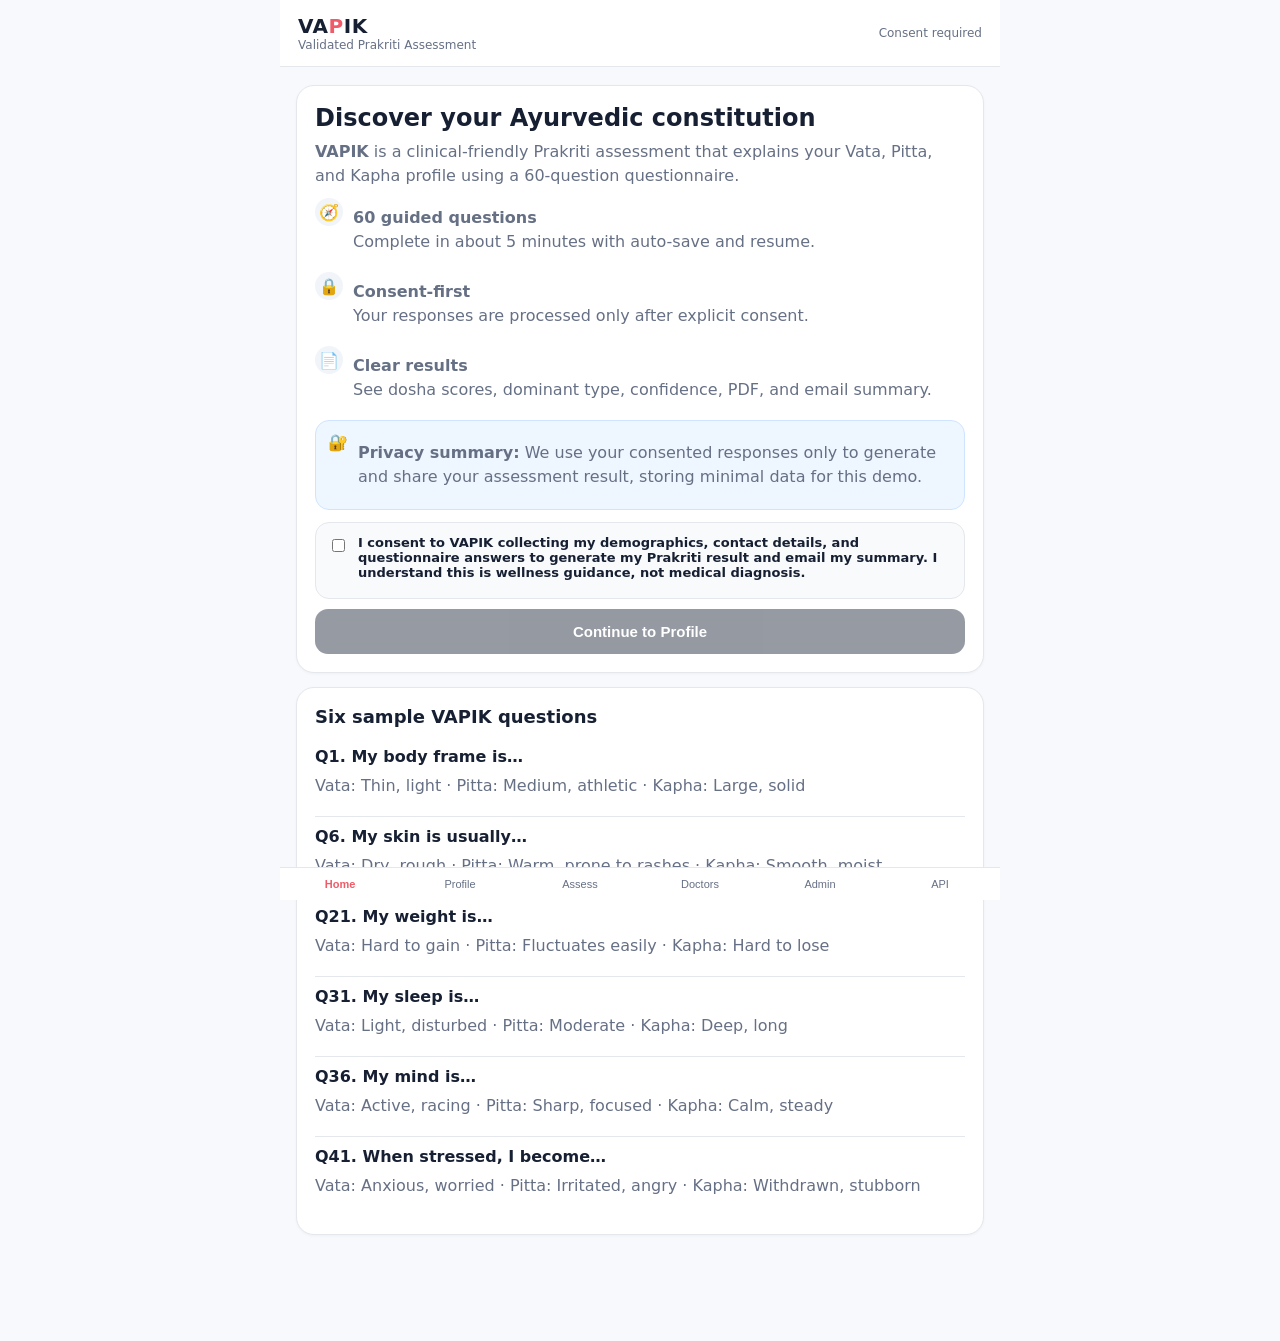
==== index.html @ eb2f4d40 "Add files via upload" ====
<!DOCTYPE html>
<html lang="en">
<head>
<meta charset="UTF-8" />
<meta name="viewport" content="width=device-width, initial-scale=1"/>
<title>VAPIK — Prakriti Assessment</title>
<style>
:root{
  --vata:#4f7ee8;
  --pitta:#ef5b68;
  --kapha:#3fa66b;
  --ink:#172033;
  --muted:#667085;
  --bg:#f7f9fc;
  --card:#ffffff;
  --line:#e4e7ec;
  --soft:#f1f5f9;
}
*{box-sizing:border-box}
body{
  margin:0;
  font-family:Inter,system-ui,-apple-system,BlinkMacSystemFont,"Segoe UI",sans-serif;
  background:var(--bg);
  color:var(--ink);
}
.app{
  max-width:720px;
  margin:0 auto;
  min-height:100vh;
  background:var(--bg);
}
header{
  position:sticky;
  top:0;
  z-index:10;
  background:#fff;
  border-bottom:1px solid var(--line);
  padding:14px 18px;
  display:flex;
  align-items:center;
  justify-content:space-between;
}
.logo{
  font-size:20px;
  font-weight:900;
  letter-spacing:.5px;
}
.logo span{color:var(--pitta)}
.sub{
  font-size:12px;
  color:var(--muted);
}
main{
  padding:18px 16px 92px;
}
.card{
  background:var(--card);
  border:1px solid var(--line);
  border-radius:18px;
  padding:18px;
  margin-bottom:14px;
  box-shadow:0 1px 3px rgba(16,24,40,.04);
}
h1{
  font-size:24px;
  margin:0 0 8px;
}
h2{
  font-size:18px;
  margin:0 0 10px;
}
h3{
  font-size:15px;
  margin:0 0 8px;
}
p{
  color:var(--muted);
  line-height:1.5;
  margin:8px 0;
}
.btn{
  width:100%;
  border:0;
  background:var(--ink);
  color:#fff;
  padding:14px 16px;
  border-radius:13px;
  font-size:15px;
  font-weight:750;
  cursor:pointer;
  margin-top:10px;
}
.btn.secondary{
  background:#fff;
  color:var(--ink);
  border:1px solid var(--line);
}
.btn.small{
  width:auto;
  padding:9px 12px;
  font-size:13px;
  margin:0;
}
.btn:disabled{
  opacity:.45;
  cursor:not-allowed;
}
.grid{
  display:grid;
  gap:12px;
}
.two{
  grid-template-columns:1fr 1fr;
}
@media(max-width:560px){
  .two{grid-template-columns:1fr}
}
label{
  display:block;
  font-size:13px;
  font-weight:700;
  margin-bottom:6px;
}
input,select{
  width:100%;
  border:1px solid var(--line);
  border-radius:12px;
  padding:12px;
  font-size:15px;
  background:#fff;
}
.notice{
  background:#eef6ff;
  border:1px solid #cfe5ff;
  padding:12px;
  border-radius:14px;
  display:flex;
  gap:10px;
  align-items:flex-start;
}
.checkbox{
  display:flex;
  gap:10px;
  align-items:flex-start;
  padding:12px;
  background:#f8fafc;
  border:1px solid var(--line);
  border-radius:14px;
  margin-top:12px;
}
.checkbox input{
  width:auto;
  margin-top:4px;
}
.bullet{
  display:flex;
  gap:10px;
  margin:10px 0;
}
.bullet .icon{
  width:28px;
  height:28px;
  border-radius:999px;
  background:var(--soft);
  display:flex;
  align-items:center;
  justify-content:center;
  flex:none;
}
.sample{
  padding:10px 0;
  border-bottom:1px solid var(--line);
}
.sample:last-child{border-bottom:0}
.sample b{
  color:var(--ink);
}
.progress{
  height:9px;
  background:#eef2f7;
  border-radius:999px;
  overflow:hidden;
  margin:6px 0 14px;
}
.progress i{
  display:block;
  height:100%;
  background:linear-gradient(90deg,var(--vata),var(--pitta),var(--kapha));
  transition:.25s;
}
.q-meta{
  display:flex;
  justify-content:space-between;
  align-items:center;
  margin-bottom:10px;
}
.q-cat{
  font-size:11px;
  letter-spacing:.08em;
  font-weight:900;
  text-transform:uppercase;
  color:var(--pitta);
}
.choice{
  border:2px solid var(--line);
  border-radius:14px;
  padding:13px;
  display:flex;
  gap:10px;
  align-items:center;
  cursor:pointer;
  margin:8px 0;
  transition:.15s;
}
.choice:hover{
  border-color:#cbd5e1;
  background:#fbfdff;
}
.choice.selected{
  border-color:var(--ink);
  background:#f8fafc;
}
.badge{
  min-width:28px;
  height:25px;
  padding:0 8px;
  border-radius:999px;
  color:#fff;
  display:inline-flex;
  align-items:center;
  justify-content:center;
  font-size:12px;
  font-weight:900;
}
.badge.v{background:var(--vata)}
.badge.p{background:var(--pitta)}
.badge.k{background:var(--kapha)}
.navrow{
  display:flex;
  gap:10px;
  margin-top:14px;
}
.navrow .btn{margin-top:0}
.barwrap{margin:12px 0}
.barlabel{
  display:flex;
  justify-content:space-between;
  font-size:13px;
  font-weight:800;
  margin-bottom:5px;
}
.bar{
  height:14px;
  background:#eef2f7;
  border-radius:999px;
  overflow:hidden;
}
.bar i{
  display:block;
  height:100%;
  border-radius:999px;
}
.pill{
  display:inline-flex;
  align-items:center;
  justify-content:center;
  padding:8px 16px;
  border-radius:999px;
  background:var(--ink);
  color:#fff;
  font-weight:900;
}
.tip{
  display:flex;
  gap:10px;
  padding:10px 0;
  border-bottom:1px solid var(--line);
}
.tip:last-child{border-bottom:0}
.tip .num{
  width:26px;
  height:26px;
  border-radius:999px;
  background:var(--kapha);
  color:#fff;
  display:flex;
  justify-content:center;
  align-items:center;
  font-size:12px;
  font-weight:900;
  flex:none;
}
.person{
  display:flex;
  gap:12px;
  align-items:center;
  padding:13px 0;
  border-bottom:1px solid var(--line);
}
.person:last-child{border-bottom:0}
.avatar{
  width:46px;
  height:46px;
  border-radius:999px;
  background:#eef2f7;
  display:flex;
  align-items:center;
  justify-content:center;
  font-weight:900;
  flex:none;
}
.verified{
  color:var(--kapha);
  font-size:12px;
  font-weight:900;
}
.pending{
  color:#b54708;
  font-size:12px;
  font-weight:900;
}
.kpis{
  display:grid;
  grid-template-columns:repeat(3,1fr);
  gap:10px;
}
@media(max-width:560px){
  .kpis{grid-template-columns:1fr 1fr}
}
.kpi{
  background:#f8fafc;
  border:1px solid var(--line);
  padding:12px;
  border-radius:14px;
}
.kpi .num{
  font-size:24px;
  font-weight:950;
}
.kpi .txt{
  color:var(--muted);
  font-size:12px;
}
.code{
  background:#0f172a;
  color:#a7f3d0;
  padding:13px;
  border-radius:14px;
  font-family:ui-monospace,SFMono-Regular,Menlo,Monaco,Consolas,monospace;
  font-size:12px;
  overflow:auto;
  white-space:pre;
}
.table{
  width:100%;
  border-collapse:collapse;
  font-size:13px;
}
.table th,.table td{
  border-bottom:1px solid var(--line);
  text-align:left;
  padding:9px 4px;
}
.table th{
  color:var(--muted);
  font-size:12px;
}
.tabs{
  position:fixed;
  bottom:0;
  left:50%;
  transform:translateX(-50%);
  width:100%;
  max-width:720px;
  background:#fff;
  border-top:1px solid var(--line);
  display:flex;
  z-index:20;
}
.tabs button{
  flex:1;
  border:0;
  background:#fff;
  color:var(--muted);
  padding:10px 4px;
  font-size:11px;
  cursor:pointer;
}
.tabs button.active{
  color:var(--pitta);
  font-weight:900;
}
.statusline{
  color:var(--muted);
  font-size:12px;
}
.success{
  color:var(--kapha);
  font-weight:800;
}
.warn{
  color:#b54708;
  font-weight:800;
}
</style>
</head>
<body>
<div class="app">
  <header>
    <div>
      <div class="logo">VA<span>P</span>IK</div>
      <div class="sub">Validated Prakriti Assessment</div>
    </div>
    <div class="sub" id="headerStatus"></div>
  </header>

  <main id="root"></main>

  <nav class="tabs">
    <button data-route="welcome" class="active">Home</button>
    <button data-route="demographics">Profile</button>
    <button data-route="quiz">Assess</button>
    <button data-route="practitioners">Doctors</button>
    <button data-route="admin">Admin</button>
    <button data-route="api">API</button>
  </nav>
</div>

<script>
/* ---------------- Utilities ---------------- */
const STORE = "vapik_demo_v2";
const ASSESSMENTS_STORE = "vapik_assessments_v2";

const uuid = () =>
  (window.crypto && crypto.randomUUID)
    ? crypto.randomUUID()
    : "id-" + Math.random().toString(36).slice(2) + Date.now();

const safe = (s="") => String(s)
  .replaceAll("&","&amp;")
  .replaceAll("<","&lt;")
  .replaceAll(">","&gt;")
  .replaceAll('"',"&quot;")
  .replaceAll("'","&#039;");

function defaultState(){
  return {
    userId: uuid(),
    consent: null,
    demo: {
      name:"",
      age:"",
      sex:"",
      location:"",
      email:""
    },
    answers: Array(60).fill(null),
    idx: 0,
    assessment: null
  };
}

let S = JSON.parse(localStorage.getItem(STORE) || "null") || defaultState();

function save(){
  localStorage.setItem(STORE, JSON.stringify(S));
}

function upsertAssessment(a){
  const list = JSON.parse(localStorage.getItem(ASSESSMENTS_STORE) || "[]");
  const i = list.findIndex(x => x.assessmentId === a.assessmentId);
  if(i >= 0) list[i] = a;
  else list.push(a);
  localStorage.setItem(ASSESSMENTS_STORE, JSON.stringify(list));
}

function demoComplete(){
  const d = S.demo;
  return d.name && d.age && d.sex && d.location && /^[^\s@]+@[^\s@]+\.[^\s@]+$/.test(d.email);
}

function answeredCount(){
  return S.answers.filter(a => a !== null).length;
}

/* ---------------- VAPIK Questionnaire ---------------- */
/* Option index: 0=Vata, 1=Pitta, 2=Kapha */
const CATS = {
  1:"Physical Frame & Build",
  6:"Skin Characteristics",
  11:"Hair Characteristics",
  16:"Eyes & Vision",
  21:"Weight & Metabolism",
  26:"Temperature & Comfort",
  31:"Sleep Patterns",
  36:"Mental Characteristics",
  41:"Emotional Tendencies",
  46:"Activity & Energy",
  51:"Food & Eating Habits",
  56:"Financial & Work Habits"
};

const Q = [
["My body frame is…","Thin, light","Medium, athletic","Large, solid"],
["My joints are…","Prominent, crackling","Medium, flexible","Large, not too bony"],
["My muscles are…","Small, under-developed","Medium, toned","Large, well-developed"],
["My shoulders are…","Narrow, uneven","Medium, proportioned","Broad, even"],
["My hip structure is…","Narrow, bony","Medium","Broad, well-padded"],

["My skin is usually…","Dry, rough","Warm, prone to rashes","Smooth, moist"],
["My skin tone is…","Dark, uneven","Reddish, flushed","Fair, even"],
["In sunlight, my skin…","Tans easily","Burns easily","Tans gradually"],
["My skin’s moisture level is…","Dry, needs lotion","Oily","Naturally moist"],
["My skin problems tend to be…","Dryness, scaling","Inflammation, acne, oiliness","Oiliness, fungal"],

["My hair texture is…","Dry, coarse, curly","Fine, straight","Thick, wavy"],
["My hair tends to be…","Brittle, splits easily","Early graying","Oily, strong"],
["My scalp is…","Dry, flaky","Normal to oily","Oily"],
["My hair growth is…","Sparse","Moderate","Abundant"],
["My facial/body hair is…","Minimal","Moderate","Thick"],

["My eyes are…","Small, active, moves a lot","Medium, sharp","Large, attractive, calm"],
["My eye shape is…","Irregular, small","Angular, medium","Round, large"],
["The whites of my eyes are…","Brownish, dull","Reddish, yellow","Clear, white"],
["My eyelashes are…","Thin, scanty","Moderate","Thick, full"],
["My vision tends to be…","Variable, strains easily","Sharp, sensitive to sun","Strong, stable"],

["My weight is…","Hard to gain","Fluctuates easily","Hard to lose"],
["When I gain weight, it shows in…","Hips and thighs","Evenly distributed","Face and belly"],
["My metabolism is…","Variable, irregular","Strong, efficient","Slow, steady"],
["My appetite is…","Variable, irregular","Strong, sharp","Steady, can skip meals"],
["My digestion is…","Irregular, bloating","Quick, acid reflux","Slow, bordering lack of appetite"],

["I generally feel…","Cold easily","Hot easily","Neither extreme"],
["My hands and feet are…","Usually cold","Usually warm","Usually cool"],
["I prefer drinks that are…","Hot","Cold","Room temperature"],
["My ideal weather is…","Warm, humid","Cool, dry","Moderate"],
["My body temperature is…","Below normal","Above normal","Normal"],

["My sleep is…","Light, disturbed","Moderate","Deep, long"],
["I usually sleep for…","Less than 6 hours","6–7 hours","More than 8 hours"],
["Falling asleep is…","Difficult","Easy but light","Easy and deep"],
["My dreams are usually…","Flying, moving","Intense, fiery","Romantic, watery"],
["After sleeping I feel…","Still tired","Refreshed","Heavy, groggy"],

["My mind is…","Active, racing","Sharp, focused","Calm, steady"],
["I learn new things…","Quickly but forget","Moderately","Slowly but remember"],
["My speech is…","Fast, scattered","Precise, sharp","Slow, methodical"],
["I make decisions…","Quickly, changeably","Decisively","Carefully, slowly"],
["My memory is…","Short-term strong","Medium-term strong","Long-term strong"],

["When stressed, I become…","Anxious, worried","Irritated, angry","Withdrawn, stubborn"],
["My emotional state is…","Changes quickly","Intense but steady","Stable, slow to change"],
["In relationships, I am…","Social, changeable","Passionate, intense","Loyal, steady"],
["I tend to be…","Creative, enthusiastic","Purposeful, focused","Calm, nurturing"],
["Under pressure, I…","Get overwhelmed","Get aggressive","Withdraw"],

["My energy levels are…","Variable, sporadic","Strong but depleting","Steady, sustained"],
["I prefer exercises that are…","Light, varied","Intense, challenging","Steady, moderate"],
["My walking pace is…","Fast, irregular","Purposeful, medium","Slow, steady"],
["My activities are…","Many but incomplete","Goal-oriented","Few but thorough"],
["After exercise I feel…","Light, energized","Hot, competitive","Heavy, steady"],

["My eating speed is…","Fast, irregular","Medium, regular","Slow, steady"],
["I prefer foods that are…","Warm, cooked","Hot, spicy","Cool, sweet"],
["My thirst level is…","Variable","Excessive","Low"],
["My food portions are…","Variable, small","Medium, regular","Large, steady"],
["I can…","Skip meals easily","Never skip meals","Often skip meals"],

["With money, I tend to…","Spend quickly","Save for goals","Save steadily"],
["At work, I am…","Multi-tasking","Focused, intense","Methodical"],
["My work style is…","Creative, varied","Organized, efficient","Steady, thorough"],
["I handle deadlines by…","Working last minute","Planning ahead","Working steadily"],
["My career choices are…","Various, changing","Achievement-focused","Stable, consistent"]
];

const TIPS = {
  Vata: [
    "Keep a warm, regular routine with consistent meal and sleep times.",
    "Favor warm, cooked, grounding foods; reduce cold, raw, and irregular eating.",
    "Use gentle grounding practices such as slow yoga, oil massage, and breathwork."
  ],
  Pitta: [
    "Avoid overheating with cooling foods, shade, hydration, and midday breaks.",
    "Schedule downtime to prevent burnout, irritability, and over-intensity.",
    "Reduce very spicy, fried, and fermented foods; favor cooling, bitter, and sweet tastes."
  ],
  Kapha: [
    "Move daily with brisk walking, strength training, or energizing exercise.",
    "Favor light, warm, spiced foods; reduce heavy dairy, excess sugar, and overeating.",
    "Add stimulation and variety to routines to reduce heaviness and stagnation."
  ]
};

const PRACTITIONERS = [
  {
    name:"Dr. Anaya Rao",
    clinic:"Vaidya Wellness Clinic",
    location:"Bengaluru, India",
    credential:"BAMS · 12 years",
    email:"anaya.rao@example.com",
    verified:true
  },
  {
    name:"Dr. Kabir Menon",
    clinic:"Sattva Ayur Clinic",
    location:"Pune, India",
    credential:"BAMS, MD Ayurveda · 9 years",
    email:"kabir.menon@example.com",
    verified:true
  },
  {
    name:"Dr. Leela Iyer",
    clinic:"Prakriti Health Centre",
    location:"Chennai, India",
    credential:"BAMS · 15 years",
    email:"leela.iyer@example.com",
    verified:true
  }
];

/* ---------------- Scoring ---------------- */
function score(){
  let v=0,p=0,k=0;
  S.answers.forEach(a => {
    if(a === 0) v++;
    if(a === 1) p++;
    if(a === 2) k++;
  });

  const pct = n => Number(((n / 60) * 100).toFixed(1));
  const rows = [
    {key:"Vata", count:v, percent:pct(v)},
    {key:"Pitta", count:p, percent:pct(p)},
    {key:"Kapha", count:k, percent:pct(k)}
  ].sort((a,b) => b.count - a.count);

  const top = rows[0];
  const second = rows[1];

  let dominant;
  if(top.percent >= 75){
    dominant = top.key;
  }else{
    dominant = `${top.key}-${second.key}`;
  }

  const rawConfidence = 0.5 + ((top.count - second.count) / 60) * 1.2;
  const confidence = Math.max(0.5, Math.min(0.99, Number(rawConfidence.toFixed(2))));

  return {
    counts:{vata:v,pitta:p,kapha:k},
    percents:{vata:pct(v),pitta:pct(p),kapha:pct(k)},
    dominant,
    confidence,
    topDosha: top.key
  };
}

function buildAssessment(){
  const r = score();
  const assessment = {
    userId: S.userId,
    name: S.demo.name,
    age: Number(S.demo.age),
    sex: S.demo.sex,
    location: S.demo.location,
    email: S.demo.email,
    assessmentId: S.assessment?.assessmentId || uuid(),
    answers: S.answers.map((value,i) => ({
      qId: `q${i+1}`,
      value: String(value)
    })),
    scores: {
      vata: r.percents.vata,
      pitta: r.percents.pitta,
      kapha: r.percents.kapha
    },
    scoreCounts: r.counts,
    dominant: r.dominant,
    confidence: r.confidence,
    consentId: S.consent?.consentId,
    timestamp: new Date().toISOString(),
    emailDelivery: {
      status: "sent-demo",
      to: S.demo.email,
      provider: "mock-email",
      sentAt: new Date().toISOString()
    }
  };

  S.assessment = assessment;
  save();
  upsertAssessment(assessment);
  return assessment;
}

/* ---------------- Views ---------------- */
const root = document.getElementById("root");
const headerStatus = document.getElementById("headerStatus");
let current = "welcome";

function categoryForQuestion(num){
  const keys = Object.keys(CATS).map(Number).filter(n => n <= num);
  return CATS[Math.max(...keys)];
}

function viewWelcome(){
  const done = answeredCount();
  const canContinue = !!S.consent;
  const sampleIdx = [0,5,20,30,35,40];

  return `
    <section class="card">
      <h1>Discover your Ayurvedic constitution</h1>
      <p><b>VAPIK</b> is a clinical-friendly Prakriti assessment that explains your Vata, Pitta, and Kapha profile using a 60-question questionnaire.</p>

      <div class="bullet">
        <div class="icon">🧭</div>
        <p><b>60 guided questions</b><br/>Complete in about 5 minutes with auto-save and resume.</p>
      </div>
      <div class="bullet">
        <div class="icon">🔒</div>
        <p><b>Consent-first</b><br/>Your responses are processed only after explicit consent.</p>
      </div>
      <div class="bullet">
        <div class="icon">📄</div>
        <p><b>Clear results</b><br/>See dosha scores, dominant type, confidence, PDF, and email summary.</p>
      </div>

      <div class="notice">
        <div>🔐</div>
        <p><b>Privacy summary:</b> We use your consented responses only to generate and share your assessment result, storing minimal data for this demo.</p>
      </div>

      <div class="checkbox">
        <input id="consentBox" type="checkbox" ${S.consent ? "checked" : ""}/>
        <label for="consentBox">
          I consent to VAPIK collecting my demographics, contact details, and questionnaire answers to generate my Prakriti result and email my summary. I understand this is wellness guidance, not medical diagnosis.
        </label>
      </div>

      <button class="btn" id="homeCta" ${canContinue ? "" : "disabled"}>
        ${demoComplete() ? (done > 0 ? "Resume Assessment" : "Start Assessment") : "Continue to Profile"}
      </button>

      ${S.consent ? `<p class="statusline success">Consent record stored: ${safe(S.consent.consentId)}</p>` : ""}
    </section>

    <section class="card">
      <h2>Six sample VAPIK questions</h2>
      ${sampleIdx.map(i => `
        <div class="sample">
          <b>Q${i+1}. ${safe(Q[i][0])}</b>
          <p>Vata: ${safe(Q[i][1])} · Pitta: ${safe(Q[i][2])} · Kapha: ${safe(Q[i][3])}</p>
        </div>
      `).join("")}
    </section>
  `;
}

function viewDemographics(){
  if(!S.consent){
    return `
      <section class="card">
        <h2>Consent required</h2>
        <p>Please provide explicit consent before entering demographic and contact details.</p>
        <button class="btn" data-route="welcome">Go to consent</button>
      </section>
    `;
  }

  return `
    <section class="card">
      <h1>Demographics & Contact</h1>
      <p>These fields are mandatory for the demo result summary and email delivery.</p>

      <form id="demoForm" class="grid">
        <div>
          <label>Name</label>
          <input name="name" required value="${safe(S.demo.name)}" placeholder="Full name"/>
        </div>

        <div class="grid two">
          <div>
            <label>Age</label>
            <input name="age" type="number" min="13" max="120" required value="${safe(S.demo.age)}" placeholder="25"/>
          </div>
          <div>
            <label>Sex</label>
            <select name="sex" required>
              <option value="">Select</option>
              ${["Female","Male","Intersex","Prefer not to say"].map(x => `<option ${S.demo.sex===x ? "selected" : ""}>${x}</option>`).join("")}
            </select>
          </div>
        </div>

        <div>
          <label>Location</label>
          <input name="location" required value="${safe(S.demo.location)}" placeholder="Dehradun, India"/>
        </div>

        <div>
          <label>Email</label>
          <input name="email" type="email" required value="${safe(S.demo.email)}" placeholder="user@example.com"/>
        </div>

        <button class="btn">Save & Continue</button>
      </form>
    </section>
  `;
}

function viewQuiz(){
  if(!S.consent){
    return `
      <section class="card">
        <h2>Consent required</h2>
        <p>Please complete the consent screen first.</p>
        <button class="btn" data-route="welcome">Go to consent</button>
      </section>
    `;
  }

  if(!demoComplete()){
    return `
      <section class="card">
        <h2>Profile incomplete</h2>
        <p>Name, age, sex, location, and email are mandatory before starting the questionnaire.</p>
        <button class="btn" data-route="demographics">Complete profile</button>
      </section>
    `;
  }

  if(answeredCount() === 60 && S.idx >= 60){
    return viewResults();
  }

  if(S.idx > 59) S.idx = 59;

  const i = S.idx;
  const q = Q[i];
  const num = i + 1;
  const done = answeredCount();
  const selected = S.answers[i];

  return `
    <section class="card">
      <div class="progress"><i style="width:${(done/60)*100}%"></i></div>

      <div class="q-meta">
        <div class="q-cat">${safe(categoryForQuestion(num))}</div>
        <div class="sub">Question ${num} / 60 · ${done}/60 answered</div>
      </div>

      <h2>${safe(q[0])}</h2>
      <p>Choose the option that best describes your natural tendency over most of your life.</p>

      <div class="choice ${selected===0 ? "selected" : ""}" data-pick="0">
        <span class="badge v">V</span>
        <span>${safe(q[1])}</span>
      </div>
      <div class="choice ${selected===1 ? "selected" : ""}" data-pick="1">
        <span class="badge p">P</span>
        <span>${safe(q[2])}</span>
      </div>
      <div class="choice ${selected===2 ? "selected" : ""}" data-pick="2">
        <span class="badge k">K</span>
        <span>${safe(q[3])}</span>
      </div>

      <div class="navrow">
        <button class="btn secondary" id="prevQ" ${i===0 ? "disabled" : ""}>Back</button>
        <button class="btn" id="nextQ" ${selected===null ? "disabled" : ""}>${num===60 ? "See Results" : "Next"}</button>
      </div>

      <button class="btn secondary" id="saveExit">Save & Exit</button>
      <p class="statusline">Progress auto-saved locally for demo save/resume.</p>
    </section>
  `;
}

function bar(label, value, color){
  return `
    <div class="barwrap">
      <div class="barlabel">
        <span>${label}</span>
        <span>${value}%</span>
      </div>
      <div class="bar">
        <i style="width:${value}%;background:${color}"></i>
      </div>
    </div>
  `;
}

function viewResults(){
  if(!demoComplete()){
    return `
      <section class="card">
        <h2>Profile required</h2>
        <p>Please complete your demographic and contact details first.</p>
        <button class="btn" data-route="demographics">Complete profile</button>
      </section>
    `;
  }

  if(answeredCount() < 60){
    return `
      <section class="card">
        <h2>Assessment not complete</h2>
        <p>You have answered ${answeredCount()} of 60 questions.</p>
        <button class="btn" data-route="quiz">Continue assessment</button>
      </section>
    `;
  }

  const a = S.assessment || buildAssessment();
  const top = a.dominant.split("-")[0];
  const confidencePct = Math.round(a.confidence * 100);

  return `
    <section class="card">
      <h1>Your Prakriti Result</h1>
      <p>${safe(a.name)}, your calculated constitution is:</p>

      <div style="text-align:center;margin:16px 0">
        <div class="pill">${safe(a.dominant)}</div>
        <p>Confidence score: <b style="color:var(--ink)">${confidencePct}%</b></p>
      </div>

      ${bar("Vata", a.scores.vata, "var(--vata)")}
      ${bar("Pitta", a.scores.pitta, "var(--pitta)")}
      ${bar("Kapha", a.scores.kapha, "var(--kapha)")}

      <p class="statusline">
        Assessment ID: ${safe(a.assessmentId)}<br/>
        Result PDF email: <span class="success">sent to ${safe(a.email)} demo</span>
      </p>
    </section>

    <section class="card">
      <h2>Three actionable tips for ${safe(top)}</h2>
      ${TIPS[top].map((t,i) => `
        <div class="tip">
          <div class="num">${i+1}</div>
          <p style="color:var(--ink);margin:0">${safe(t)}</p>
        </div>
      `).join("")}
    </section>

    <section class="card">
      <h2>Summary actions</h2>
      <button class="btn" id="pdfBtn">Generate PDF Summary</button>
      <button class="btn secondary" id="emailBtn">Resend Result to Email</button>
      <button class="btn secondary" id="shareBtn">Copy Shareable Demo Link</button>
      <button class="btn secondary" id="retakeBtn">Retake Assessment</button>
    </section>
  `;
}

function viewPractitioners(){
  return `
    <section class="card">
      <h1>Practitioner Directory</h1>
      <p>Mock verified Ayurvedic practitioners available for result review.</p>

      ${PRACTITIONERS.map(p => `
        <div class="person">
          <div class="avatar">${safe(p.name.split(" ")[1]?.[0] || "D")}</div>
          <div style="flex:1">
            <b>${safe(p.name)}</b>
            <p style="margin:2px 0">${safe(p.clinic)} · ${safe(p.location)}</p>
            <div class="sub">${safe(p.credential)}</div>
            <div class="${p.verified ? "verified" : "pending"}">${p.verified ? "✔ Verified practitioner" : "Pending verification"}</div>
          </div>
          <button class="btn small secondary" data-contact="${safe(p.email)}">Contact</button>
        </div>
      `).join("")}
    </section>
  `;
}

function viewAdmin(){
  return `
    <section class="card">
      <h1>Admin Dashboard</h1>
      <p>Anonymized demo analytics for HR or clinical pilot review.</p>

      <div class="kpis">
        <div class="kpi">
          <div class="num">50</div>
          <div class="txt">Invited users</div>
        </div>
        <div class="kpi">
          <div class="num">39</div>
          <div class="txt">Completed</div>
        </div>
        <div class="kpi">
          <div class="num">78%</div>
          <div class="txt">Completion rate</div>
        </div>
        <div class="kpi">
          <div class="num">&lt;2s</div>
          <div class="txt">Questionnaire load</div>
        </div>
        <div class="kpi">
          <div class="num">&lt;1s</div>
          <div class="txt">Result generation</div>
        </div>
        <div class="kpi">
          <div class="num">5m 42s</div>
          <div class="txt">Avg completion time</div>
        </div>
      </div>
    </section>

    <section class="card">
      <h2>Anonymized Dosha Distribution</h2>
      ${bar("Vata-dominant", 34, "var(--vata)")}
      ${bar("Pitta-dominant", 40, "var(--pitta)")}
      ${bar("Kapha-dominant", 26, "var(--kapha)")}
    </section>

    <section class="card">
      <h2>Clinician Concordance Test</h2>
      <p>Mock comparison of app result vs practitioner label for 30 consented demo users.</p>

      <div class="kpis">
        <div class="kpi">
          <div class="num">30</div>
          <div class="txt">Reviewed users</div>
        </div>
        <div class="kpi">
          <div class="num">27/30</div>
          <div class="txt">Exact matches</div>
        </div>
        <div class="kpi">
          <div class="num">90%</div>
          <div class="txt">Concordance</div>
        </div>
      </div>

      <p class="statusline">Cohen’s κ ≈ 0.78, interpreted as substantial agreement in this mock panel.</p>

      <table class="table">
        <thead>
          <tr>
            <th>User</th>
            <th>App label</th>
            <th>Practitioner label</th>
            <th>Status</th>
          </tr>
        </thead>
        <tbody>
          <tr><td>U-001</td><td>Vata-Pitta</td><td>Vata-Pitta</td><td class="success">Match</td></tr>
          <tr><td>U-002</td><td>Pitta-Kapha</td><td>Pitta-Kapha</td><td class="success">Match</td></tr>
          <tr><td>U-003</td><td>Kapha-Pitta</td><td>Kapha</td><td class="warn">Review</td></tr>
          <tr><td>U-004</td><td>Vata</td><td>Vata</td><td class="success">Match</td></tr>
          <tr><td>U-005</td><td>Pitta-Vata</td><td>Vata-Pitta</td><td class="warn">Adjacent</td></tr>
        </tbody>
      </table>
    </section>

    <section class="card">
      <h2>Practitioner Verification View</h2>
      <p>Mock credential review queue for directory governance.</p>

      <table class="table">
        <thead>
          <tr>
            <th>Name</th>
            <th>Credential</th>
            <th>Status</th>
            <th></th>
          </tr>
        </thead>
        <tbody>
          <tr>
            <td>Dr. Anaya Rao</td>
            <td>BAMS · Reg verified</td>
            <td class="success">Verified</td>
            <td></td>
          </tr>
          <tr>
            <td>Dr. Kabir Menon</td>
            <td>BAMS, MD · Reg verified</td>
            <td class="success">Verified</td>
            <td></td>
          </tr>
          <tr>
            <td>Dr. Meera Shah</td>
            <td>BAMS · License pending</td>
            <td class="warn">Pending</td>
            <td><button class="btn small secondary" data-approve>Approve</button></td>
          </tr>
        </tbody>
      </table>
    </section>
  `;
}

function viewApi(){
  return `
    <section class="card">
      <h1>API Key Management</h1>
      <p>Sandbox API controls for HR and clinical integration demos.</p>

      <label>Sandbox API Key</label>
      <input id="apiKey" readonly value="${safe(localStorage.getItem("vapik_api_key") || "sk_sandbox_vapik_demo_xxxxxxxxxxxx")}"/>

      <button class="btn" id="newKeyBtn">Generate New Sandbox Key</button>
    </section>

    <section class="card">
      <h2>Webhook Test</h2>
      <label>Webhook URL</label>
      <input id="webhookUrl" value="https://partner.example.com/webhooks/vapik"/>
      <button class="btn" id="testWebhookBtn">Send Test Webhook</button>
      <p class="statusline">Demo event: <code>assessment.completed</code></p>
    </section>

    <section class="card">
      <h2>Endpoint Summary</h2>
      <div class="code">POST /consent
POST /assessments
GET  /assessments/{id}
GET  /questionnaire
GET  /practitioners

Auth:
- x-api-key for partners
- Bearer JWT for users

Email:
- PDF summary is sent to the provided email after assessment completion.</div>
    </section>
  `;
}

/* ---------------- PDF + Email Mock ---------------- */
function pdfHTML(a){
  return `
<!doctype html>
<html>
<head>
<meta charset="utf-8"/>
<title>VAPIK Result Summary</title>
<style>
body{font-family:Arial,sans-serif;color:#172033;padding:28px}
h1{margin-bottom:4px}
.muted{color:#667085}
.card{border:1px solid #ddd;border-radius:12px;padding:16px;margin:14px 0}
.row{display:flex;justify-content:space-between;border-bottom:1px solid #eee;padding:8px 0}
.row:last-child{border-bottom:0}
.badge{display:inline-block;padding:8px 14px;background:#172033;color:white;border-radius:999px;font-weight:bold}
</style>
</head>
<body>
  <h1>VAPIK Prakriti Result Summary</h1>
  <p class="muted">Generated ${safe(new Date(a.timestamp).toLocaleString())}</p>

  <div class="card">
    <p><b>Name:</b> ${safe(a.name)}</p>
    <p><b>Age:</b> ${safe(a.age)}</p>
    <p><b>Sex:</b> ${safe(a.sex)}</p>
    <p><b>Location:</b> ${safe(a.location)}</p>
    <p><b>Email:</b> ${safe(a.email)}</p>
  </div>

  <div class="card">
    <h2>Your constitution</h2>
    <p><span class="badge">${safe(a.dominant)}</span></p>
    <div class="row"><b>Vata</b><span>${safe(a.scores.vata)}%</span></div>
    <div class="row"><b>Pitta</b><span>${safe(a.scores.pitta)}%</span></div>
    <div class="row"><b>Kapha</b><span>${safe(a.scores.kapha)}%</span></div>
    <div class="row"><b>Confidence</b><span>${Math.round(a.confidence*100)}%</span></div>
  </div>

  <div class="card">
    <h2>Recommended tips</h2>
    <ol>
      ${TIPS[a.dominant.split("-")[0]].map(t => `<li>${safe(t)}</li>`).join("")}
    </ol>
  </div>

  <p class="muted">This assessment is for wellness education and is not a medical diagnosis.</p>
</body>
</html>`;
}

function generatePDF(){
  const a = S.assessment || buildAssessment();
  const w = window.open("", "_blank");
  w.document.write(pdfHTML(a));
  w.document.close();
  setTimeout(() => w.print(), 300);
}

function sendEmail(){
  const a = S.assessment || buildAssessment();
  a.emailDelivery = {
    status:"sent-demo",
    to:a.email,
    provider:"mock-email",
    sentAt:new Date().toISOString()
  };
  S.assessment = a;
  save();
  upsertAssessment(a);
  alert(`Demo email sent to ${a.email}\n\nAttached: VAPIK-result-summary.pdf`);
}

/* ---------------- Router + Binding ---------------- */
function render(){
  headerStatus.textContent = S.consent ? `${answeredCount()}/60 answered` : "Consent required";

  const views = {
    welcome:viewWelcome,
    demographics:viewDemographics,
    quiz:viewQuiz,
    results:viewResults,
    practitioners:viewPractitioners,
    admin:viewAdmin,
    api:viewApi
  };

  root.innerHTML = views[current]();

  document.querySelectorAll(".tabs button").forEach(b => {
    b.classList.toggle("active", b.dataset.route === current);
  });

  bind();
}

function route(name){
  current = name;
  render();
  window.scrollTo({top:0, behavior:"smooth"});
}

function bind(){
  document.querySelectorAll("[data-route]").forEach(el => {
    el.onclick = () => route(el.dataset.route);
  });

  const consentBox = document.getElementById("consentBox");
  if(consentBox){
    consentBox.onchange = e => {
      if(e.target.checked){
        S.consent = {
          consentId: uuid(),
          userId: S.userId,
          accepted: true,
          version: "v1.0-demo",
          text: "Consent to collect demographics, contact details, questionnaire answers, generate result, and email PDF summary.",
          timestamp: new Date().toISOString()
        };
      }else{
        S.consent = null;
      }
      save();
      render();
    };
  }

  const homeCta = document.getElementById("homeCta");
  if(homeCta){
    homeCta.onclick = () => {
      if(!demoComplete()) route("demographics");
      else route("quiz");
    };
  }

  const demoForm = document.getElementById("demoForm");
  if(demoForm){
    demoForm.onsubmit = e => {
      e.preventDefault();
      const fd = new FormData(demoForm);
      S.demo = {
        name: fd.get("name").trim(),
        age: fd.get("age"),
        sex: fd.get("sex"),
        location: fd.get("location").trim(),
        email: fd.get("email").trim()
      };
      save();
      route("quiz");
    };
  }

  document.querySelectorAll("[data-pick]").forEach(el => {
    el.onclick = () => {
      S.answers[S.idx] = Number(el.dataset.pick);
      S.assessment = null;
      save();
      render();
    };
  });

  const prevQ = document.getElementById("prevQ");
  if(prevQ){
    prevQ.onclick = () => {
      S.idx = Math.max(0, S.idx - 1);
      save();
      render();
    };
  }

  const nextQ = document.getElementById("nextQ");
  if(nextQ){
    nextQ.onclick = () => {
      if(S.idx < 59){
        S.idx += 1;
        save();
        render();
      }else{
        if(answeredCount() === 60){
          S.idx = 60;
          buildAssessment();
          route("results");
        }else{
          const firstMissing = S.answers.findIndex(a => a === null);
          S.idx = firstMissing >= 0 ? firstMissing : 59;
          save();
          render();
        }
      }
    };
  }

  const saveExit = document.getElementById("saveExit");
  if(saveExit){
    saveExit.onclick = () => {
      save();
      alert("Progress saved. You can resume anytime from this browser.");
      route("welcome");
    };
  }

  const pdfBtn = document.getElementById("pdfBtn");
  if(pdfBtn) pdfBtn.onclick = generatePDF;

  const emailBtn = document.getElementById("emailBtn");
  if(emailBtn) emailBtn.onclick = sendEmail;

  const shareBtn = document.getElementById("shareBtn");
  if(shareBtn){
    shareBtn.onclick = async () => {
      const a = S.assessment || buildAssessment();
      const link = location.origin + location.pathname + "#result=" + a.assessmentId;
      if(navigator.clipboard) await navigator.clipboard.writeText(link);
      alert("Shareable demo link copied:\n" + link);
    };
  }

  const retakeBtn = document.getElementById("retakeBtn");
  if(retakeBtn){
    retakeBtn.onclick = () => {
      if(confirm("Retake the questionnaire? Your profile and consent will remain saved.")){
        S.answers = Array(60).fill(null);
        S.idx = 0;
        S.assessment = null;
        save();
        route("quiz");
      }
    };
  }

  document.querySelectorAll("[data-contact]").forEach(btn => {
    btn.onclick = () => {
      alert(`Opening contact action for ${btn.dataset.contact}\n\nDemo: practitioner contact request created.`);
    };
  });

  document.querySelectorAll("[data-approve]").forEach(btn => {
    btn.onclick = () => alert("Demo approval complete. Practitioner verification status updated.");
  });

  const newKeyBtn = document.getElementById("newKeyBtn");
  if(newKeyBtn){
    newKeyBtn.onclick = () => {
      const key = "sk_sandbox_vapik_" + Math.random().toString(36).slice(2,18);
      localStorage.setItem("vapik_api_key", key);
      document.getElementById("apiKey").value = key;
      alert("New sandbox API key generated.");
    };
  }

  const testWebhookBtn = document.getElementById("testWebhookBtn");
  if(testWebhookBtn){
    testWebhookBtn.onclick = () => {
      const url = document.getElementById("webhookUrl").value;
      alert(`POST ${url}\n\n200 OK\n\n{"event":"assessment.completed","assessmentId":"demo-assessment-id"}`);
    };
  }
}

document.querySelectorAll(".tabs button").forEach(b => {
  b.onclick = () => route(b.dataset.route);
});

render();
</script>
</body>
</html>
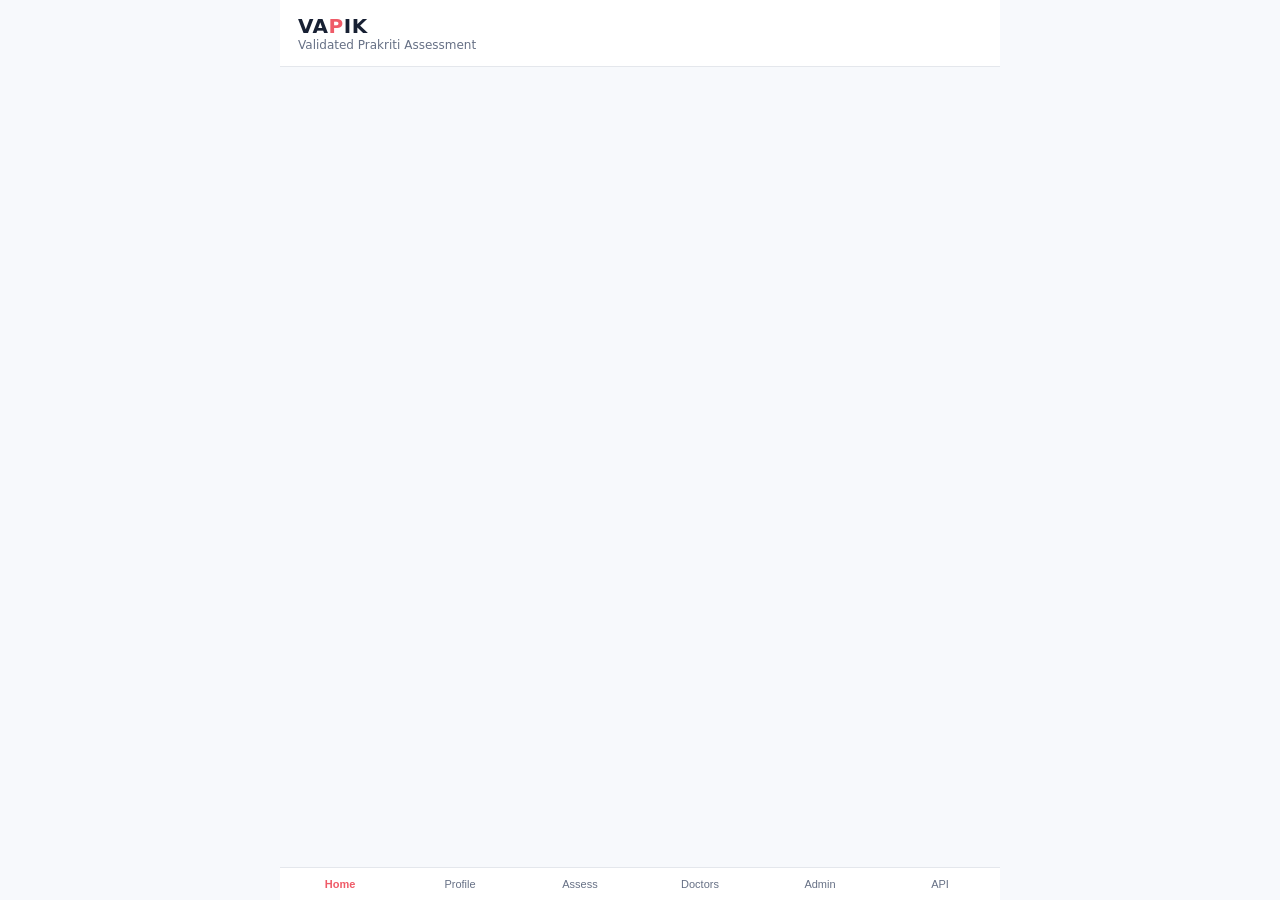
==== commit c0e141a7: "Update index.html" ====
--- a/index.html
+++ b/index.html
@@ -1400,8 +1400,7 @@
 document.querySelectorAll(".tabs button").forEach(b => {
   b.onclick = () => route(b.dataset.route);
 });
-
-render();
-</script>
+  <div id="result"></div>
+  <script src="script.js"></script>
 </body>
-</html>+</html>
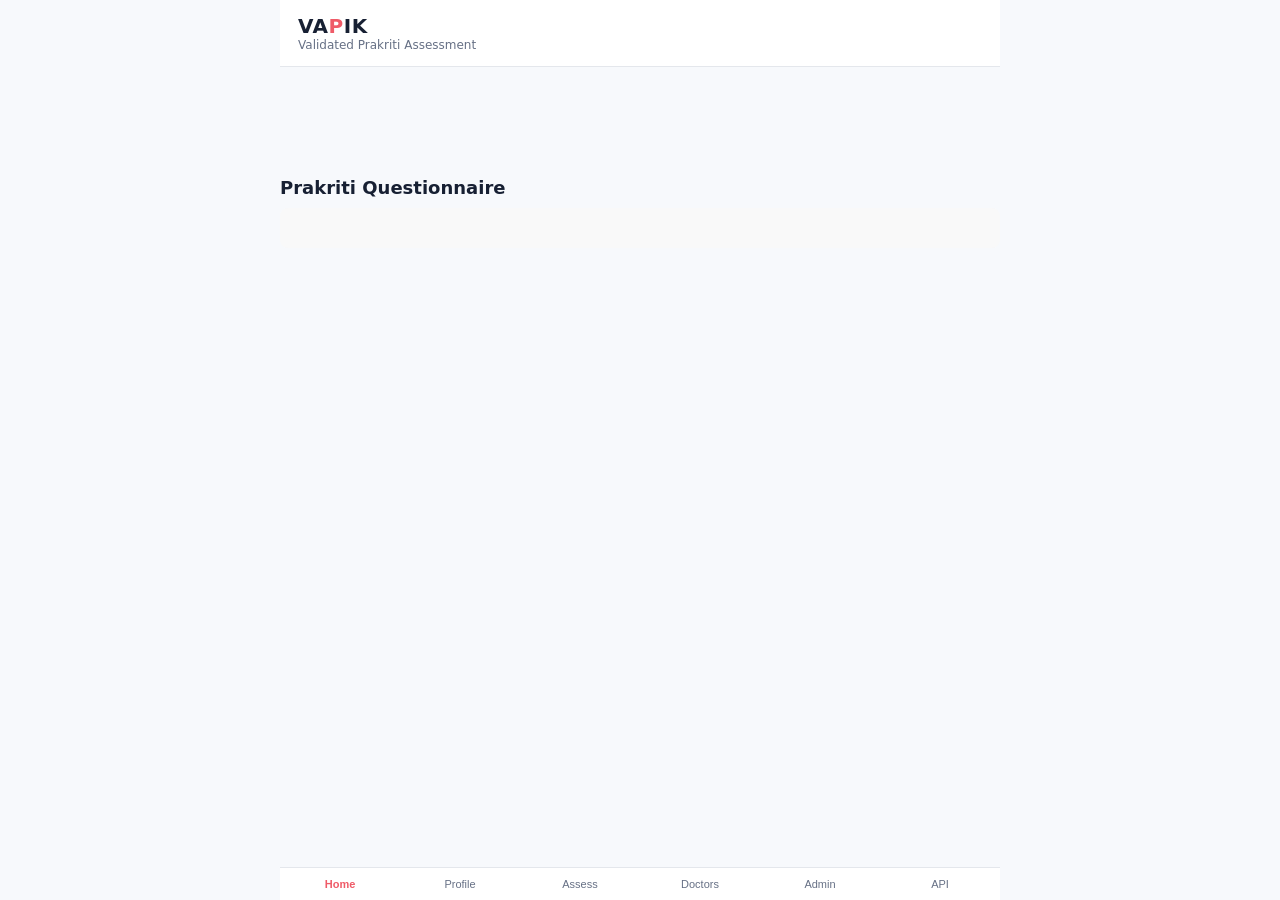
==== commit e137a4f8: "Update index.html" ====
--- a/index.html
+++ b/index.html
@@ -1,6 +1,7 @@
 <!DOCTYPE html>
 <html lang="en">
-<head>
+<head> 
+<link rel="stylesheet" href="style.css">
 <meta charset="UTF-8" />
 <meta name="viewport" content="width=device-width, initial-scale=1"/>
 <title>VAPIK — Prakriti Assessment</title>
@@ -424,6 +425,14 @@
     <button data-route="admin">Admin</button>
     <button data-route="api">API</button>
   </nav>
+  <section id="assessment">
+  <h2>Prakriti Questionnaire</h2>
+  <form id="vapikForm">
+    <!-- demographic fields + questions -->
+  </form>
+
+  <div id="result"></div>
+</section>
 </div>
 
 <script>
--- a/style.css
+++ b/style.css
@@ -0,0 +1,19 @@
+body {
+  font-family: Arial, sans-serif;
+  margin: 20px;
+}
+h1 {
+  color: #2c3e50;
+}
+form {
+  background: #f9f9f9;
+  padding: 20px;
+  border-radius: 8px;
+}
+button {
+  background: #3498db;
+  color: white;
+  padding: 10px 20px;
+  border: none;
+  border-radius: 4px;
+}
